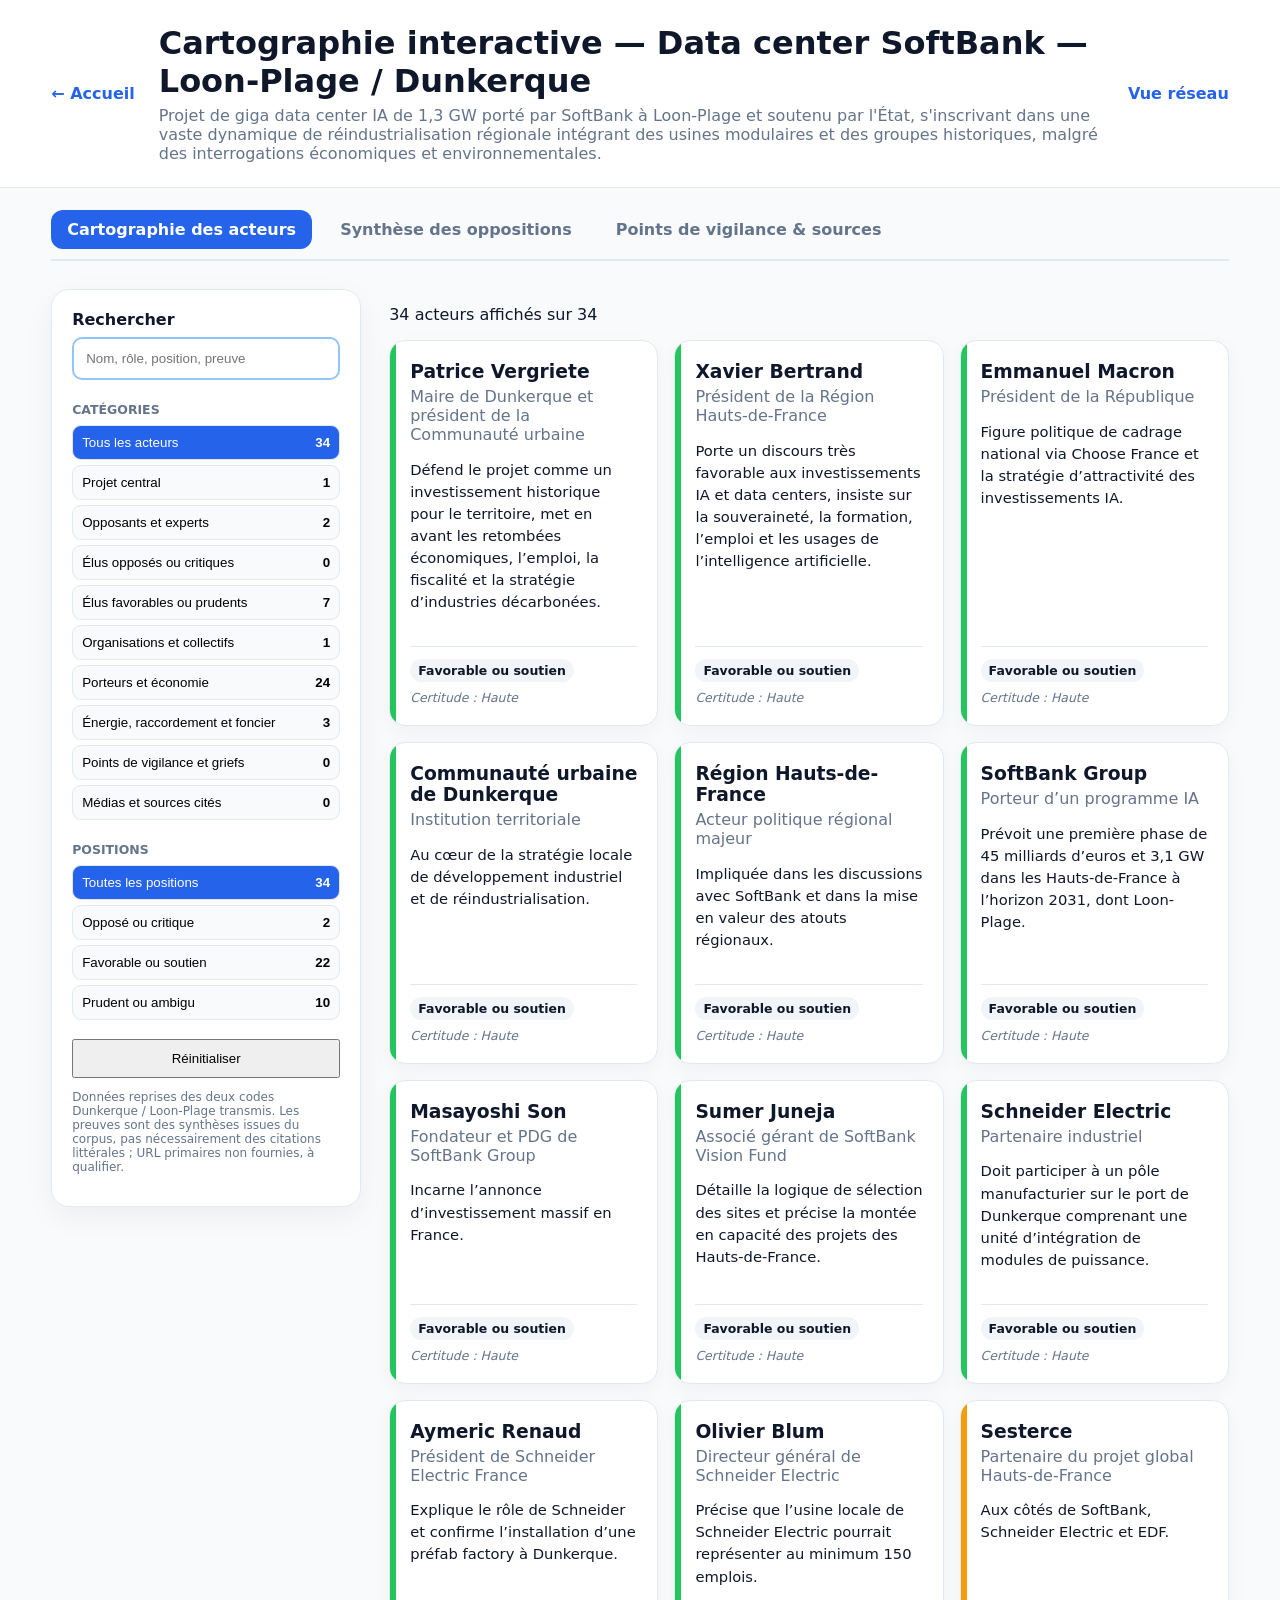
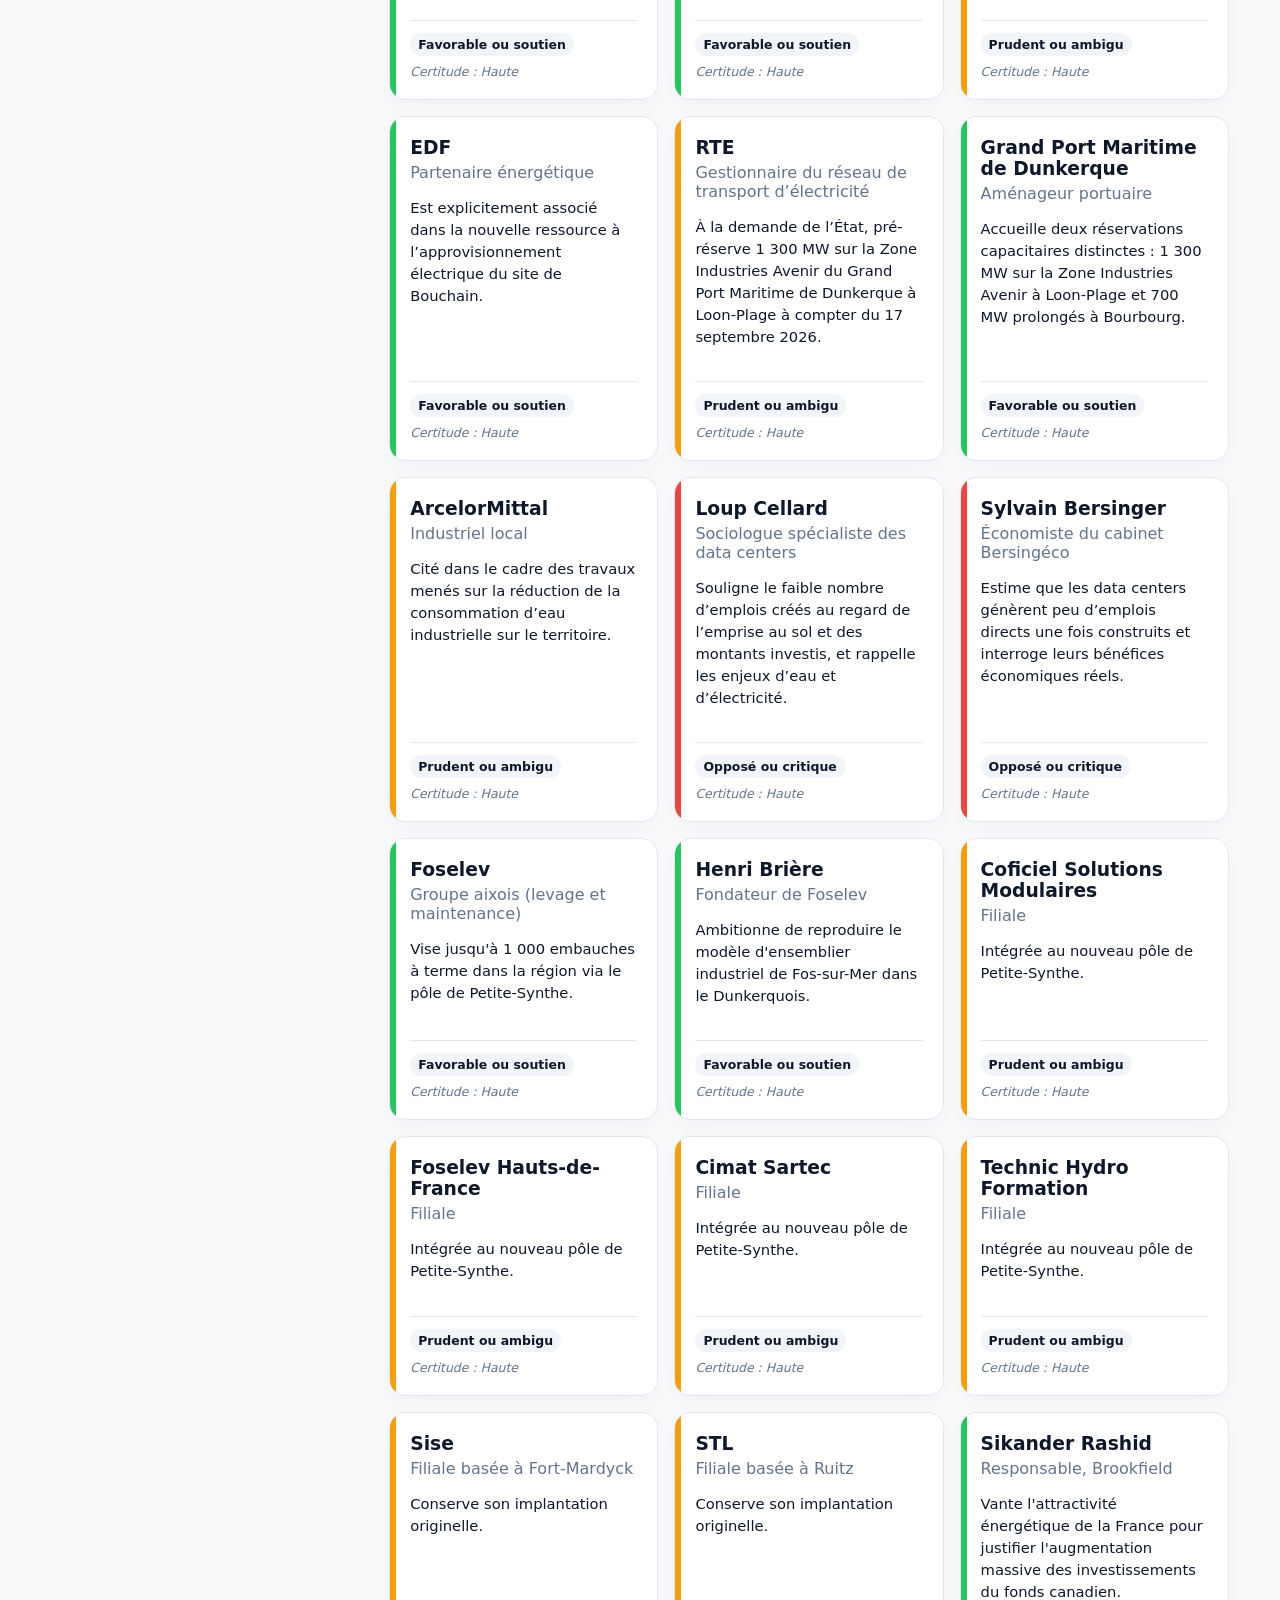
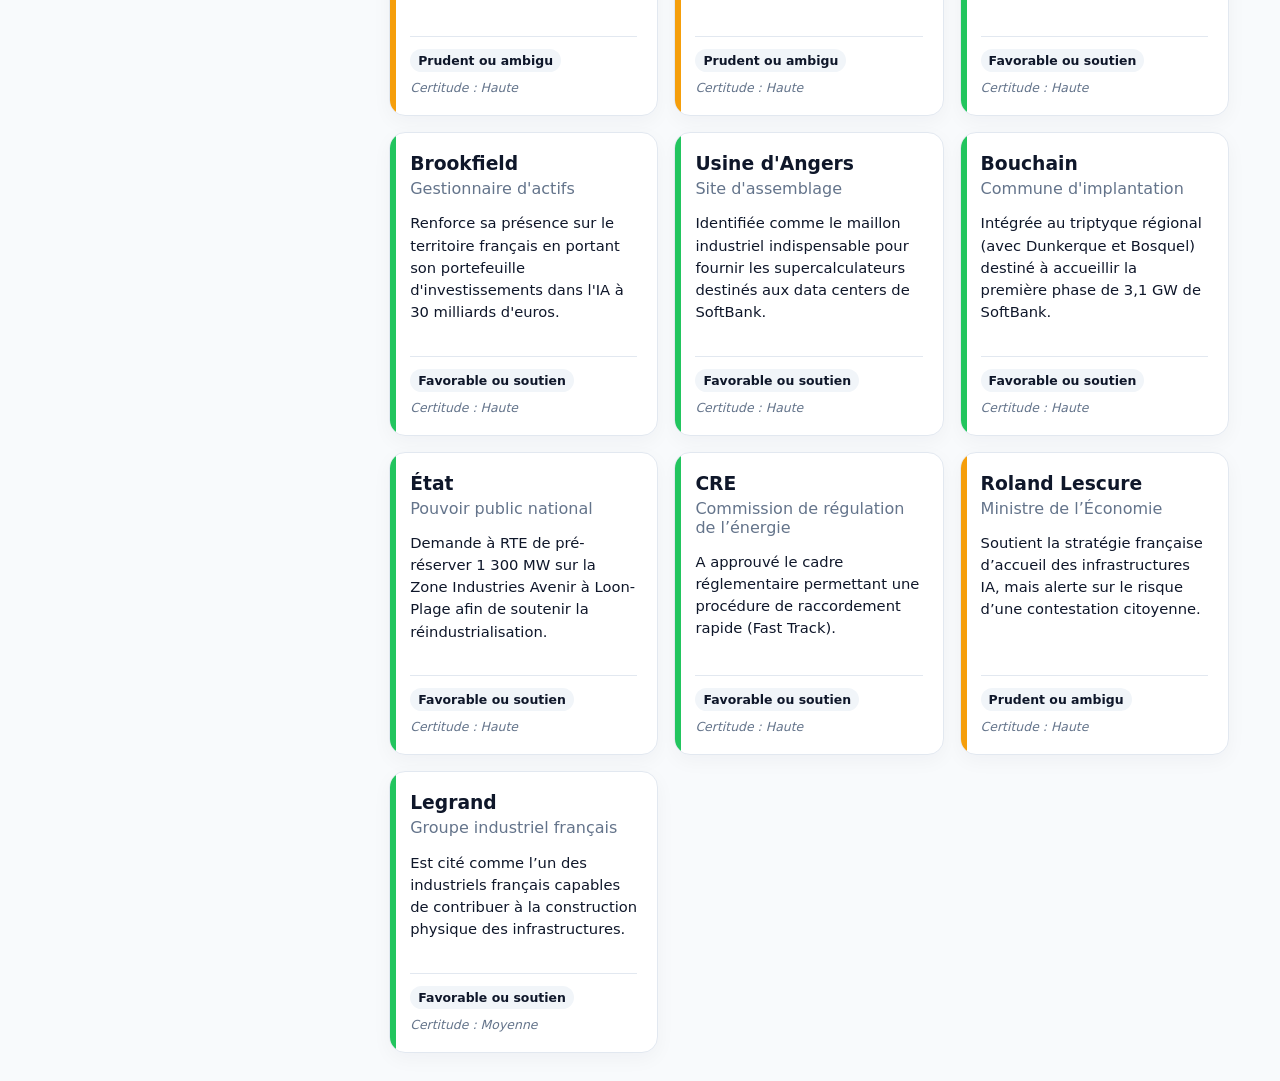
==== apps/cards/index.html @ 910a5e7f "Add files via upload" ====
<!doctype html><html lang="fr"><head><meta charset="utf-8"><meta name="viewport" content="width=device-width,initial-scale=1"><title>Vue en cartes — Dunkerque / Loon-Plage</title><link rel="stylesheet" href="../../assets/css/cards.css"></head><body><header><a href="../../">← Accueil</a><div><h1 id="title"></h1><p id="subtitle"></p></div><a class="switch" href="../network/">Vue réseau</a></header><nav class="tabs" aria-label="Navigation de la cartographie"><button class="tab active" data-tab="carto" aria-selected="true">Cartographie des acteurs</button><button class="tab" data-tab="griefs" aria-selected="false">Synthèse des oppositions</button><button class="tab" data-tab="watch" aria-selected="false">Points de vigilance &amp; sources</button></nav><section class="tab-pane active" id="tab-carto"><main class="layout"><aside><label>Rechercher<input id="search" type="search" placeholder="Nom, rôle, position, preuve"></label><section><h2>Catégories</h2><div id="categories"></div></section><section><h2>Positions</h2><div id="stances"></div></section><button id="reset">Réinitialiser</button><p class="data-notice" id="notice"></p></aside><section><p id="count"></p><div id="grid" class="grid"></div></section></main></section><section class="tab-pane" id="tab-griefs"><main class="summary-wrap"><div id="griefGrid" class="griefGrid"></div></main></section><section class="tab-pane" id="tab-watch"><main class="summary-wrap"><article class="listCard"><h2>🔍 Points de vigilance majeurs</h2><ul id="vigilance"></ul></article><article class="listCard"><h2>📰 Médias et sources répertoriés</h2><ul id="sources"></ul></article></main></section><dialog id="dialog"><button class="close" aria-label="Fermer">×</button><div id="detail"></div></dialog><script type="module" src="../../assets/js/cards.js"></script></body></html>
---- assets/css/cards.css ----
:root{--blue:#2563eb;--border:#e2e8f0}*{box-sizing:border-box}body{margin:0;font-family:Inter,system-ui,sans-serif;background:#f8fafc;color:#0f172a}header{display:flex;align-items:center;gap:24px;padding:24px 4vw;background:white;border-bottom:1px solid var(--border)}header div{flex:1}header h1{margin:0 0 6px}header p{margin:0;color:#64748b}.switch,header>a{color:var(--blue);font-weight:700;text-decoration:none}.layout{display:grid;grid-template-columns:310px 1fr;gap:28px;padding:28px 4vw}aside{position:sticky;top:18px;align-self:start;background:white;border:1px solid var(--border);border-radius:18px;padding:20px;box-shadow:0 10px 30px #0f172a0d}label{font-weight:800}input{width:100%;margin-top:8px;padding:12px;border:2px solid #93c5fd;border-radius:10px}aside h2{font-size:.78rem;text-transform:uppercase;color:#64748b;margin:22px 0 8px}.filter{width:100%;display:flex;justify-content:space-between;margin:5px 0;padding:9px;border:1px solid var(--border);background:#f8fafc;border-radius:9px;cursor:pointer}.filter.active{background:var(--blue);color:white}#reset{width:100%;padding:10px;margin-top:14px}.data-notice{font-size:.75rem;color:#64748b}.grid{display:grid;grid-template-columns:repeat(auto-fill,minmax(245px,1fr));gap:16px}.card{position:relative;display:flex;flex-direction:column;background:white;border:1px solid var(--border);border-radius:16px;padding:20px;min-height:260px;box-shadow:0 6px 20px #0f172a0a;cursor:pointer;overflow:hidden;transition:transform .2s,box-shadow .2s}.card:before{content:"";position:absolute;inset:0 auto 0 0;width:6px;background:var(--stance)}.card:hover{transform:translateY(-3px);box-shadow:0 12px 30px #0f172a14}.card h3{margin:0 0 5px}.role,.muted{color:#64748b}.position{font-size:.92rem;line-height:1.5;flex:1}.footer{display:flex;flex-direction:column;align-items:flex-start;gap:8px;margin-top:18px;padding-top:12px;border-top:1px solid var(--border);font-size:.78rem}.badge{display:inline-flex;padding:4px 8px;border-radius:999px;background:#f1f5f9;font-weight:800}.footer span:last-child{display:block;color:#64748b;font-style:italic}dialog{width:min(760px,calc(100% - 28px));border:0;border-radius:20px;padding:28px;box-shadow:0 30px 80px #0f172a55}dialog::backdrop{background:#0f172a99}.close{float:right;border:0;background:#e2e8f0;border-radius:50%;width:34px;height:34px}.proof{padding:12px;margin:10px 0;background:#f8fafc;border-left:4px solid var(--blue);border-radius:8px}.relation{padding:12px;border:1px solid var(--border);border-radius:10px;margin:8px 0}.relation button{border:0;background:none;color:var(--blue);font-weight:800;cursor:pointer}@media(max-width:850px){.layout{grid-template-columns:1fr}aside{position:static}header{align-items:flex-start;flex-wrap:wrap}}

/* Extension strictement limitée aux deux onglets de synthèse. */
.tabs{display:flex;gap:12px;flex-wrap:wrap;margin:22px 4vw 0;padding-bottom:10px;border-bottom:2px solid var(--border)}
.tab{font:inherit;font-weight:650;border:0;border-radius:12px;background:transparent;color:#64748b;padding:10px 16px;cursor:pointer}
.tab:hover{background:#e2e8f0;color:#0f172a}
.tab.active{background:#2563eb;color:white}
.tab-pane{display:none}.tab-pane.active{display:block}
.summary-wrap{padding:28px 4vw;max-width:1560px;margin:auto}
.griefGrid{display:grid;grid-template-columns:repeat(auto-fill,minmax(365px,1fr));gap:20px}
.griefCard,.listCard{border:1px solid var(--border);border-radius:16px;padding:24px;background:white;box-shadow:0 6px 20px #0f172a0a;line-height:1.55}
.griefCard h2,.listCard h2{font-size:1.15rem;margin:0 0 12px}
.griefCard p{margin:0}.listCard{margin-bottom:20px}.listCard li{margin-bottom:12px}
@media(max-width:700px){.griefGrid{grid-template-columns:1fr}.tabs{gap:6px}.tab{flex:1 1 100%;text-align:left}}
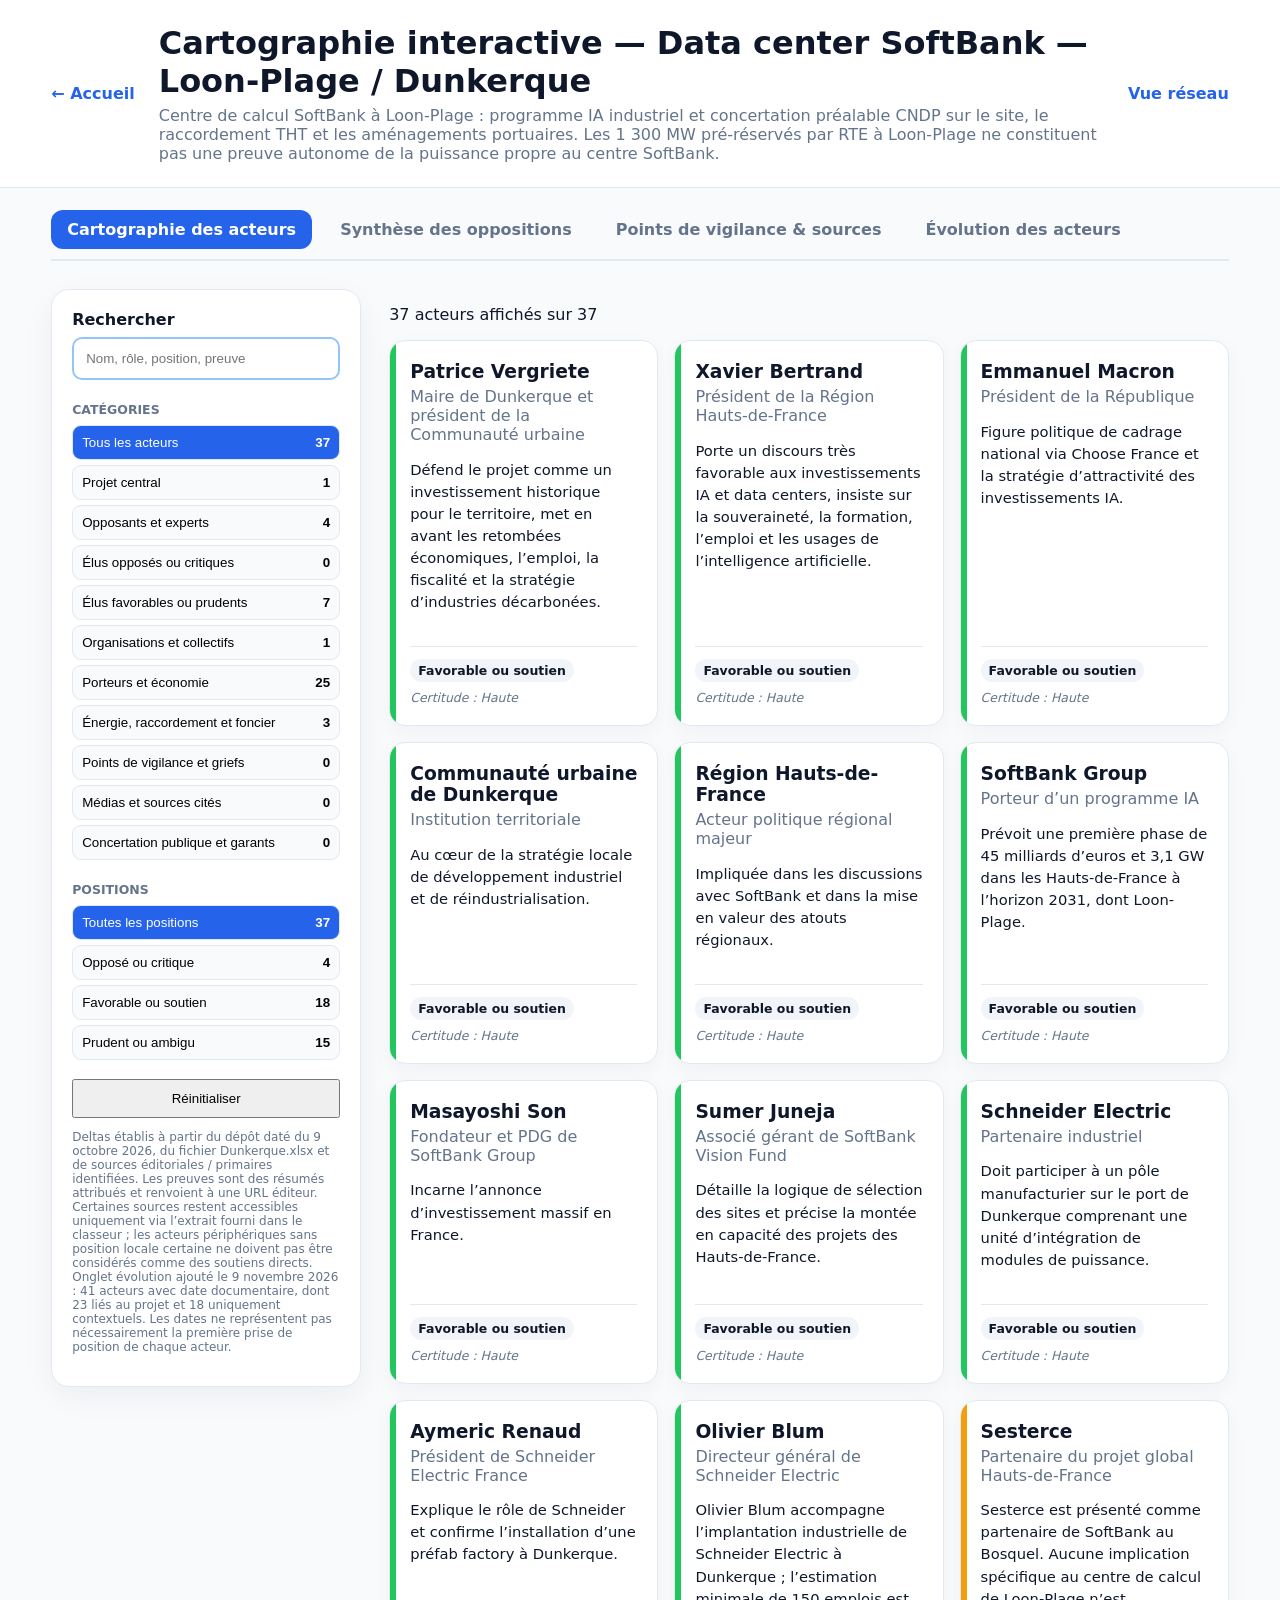
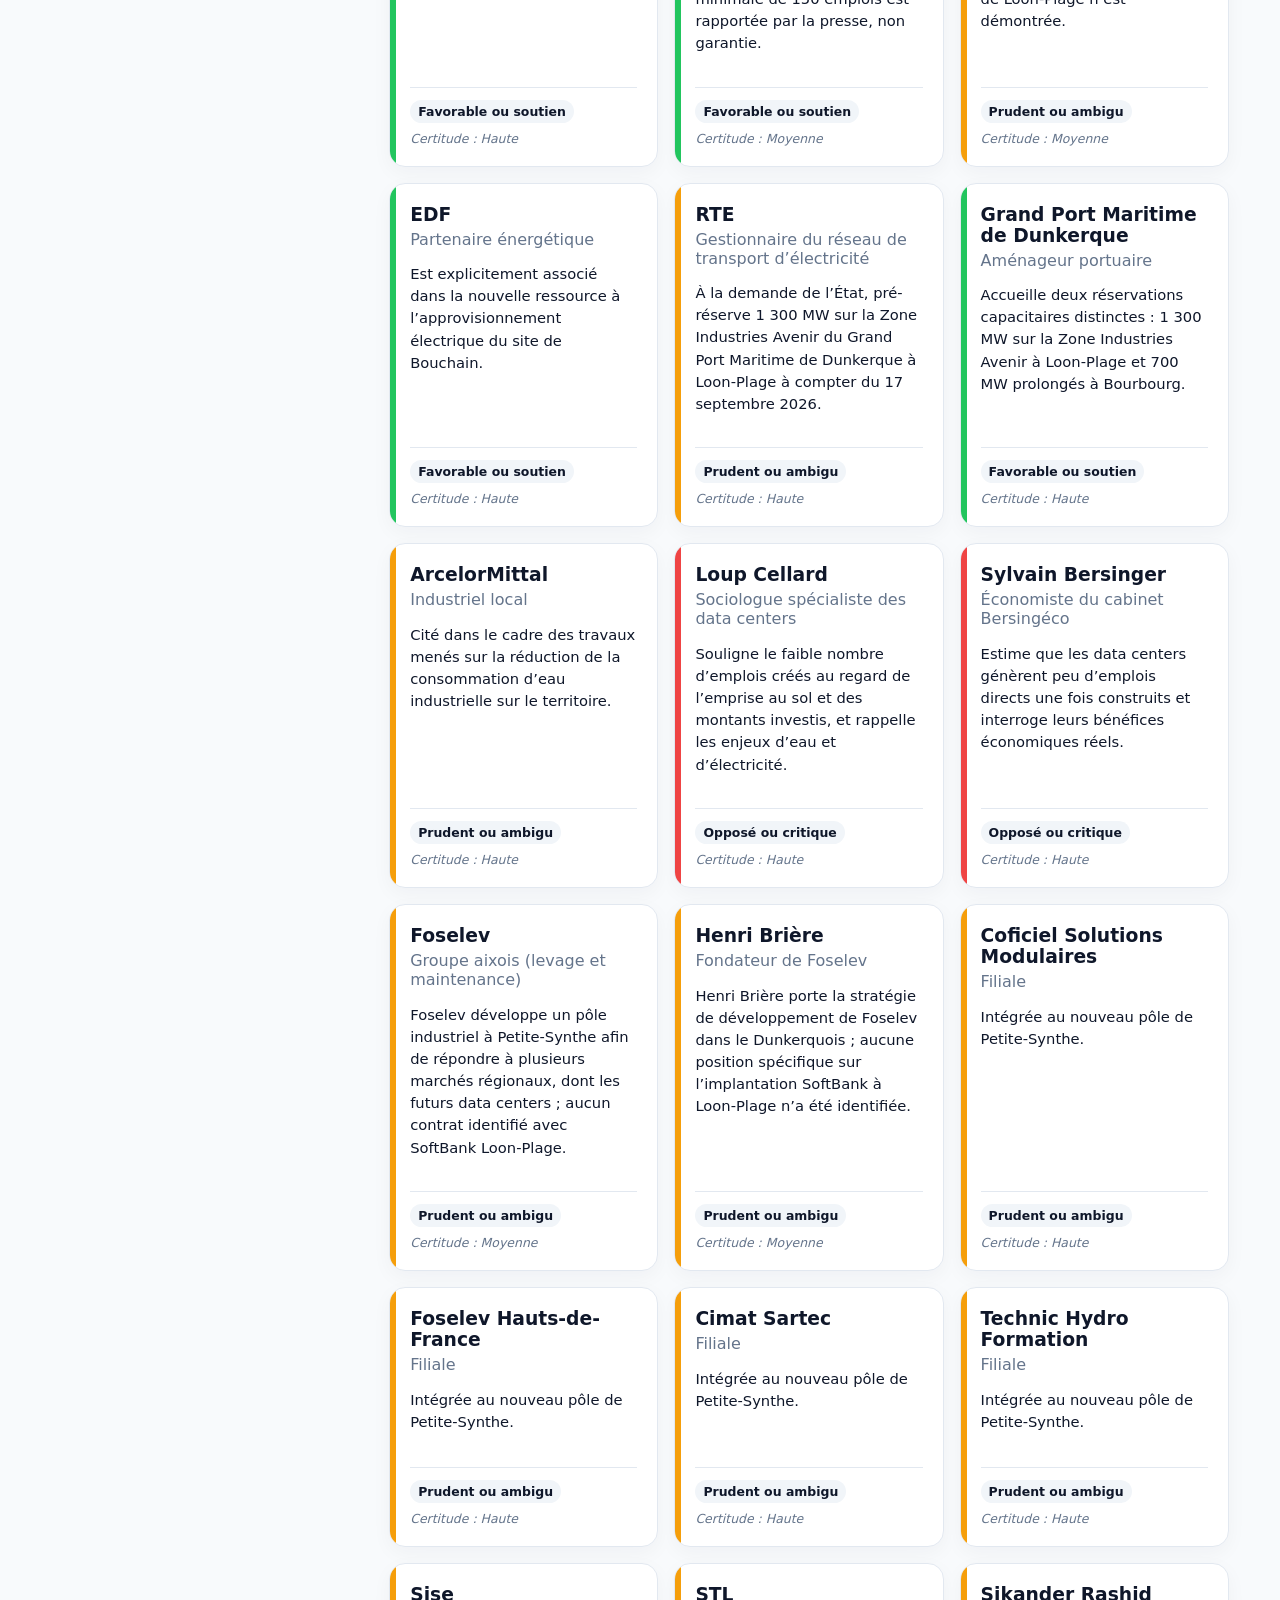
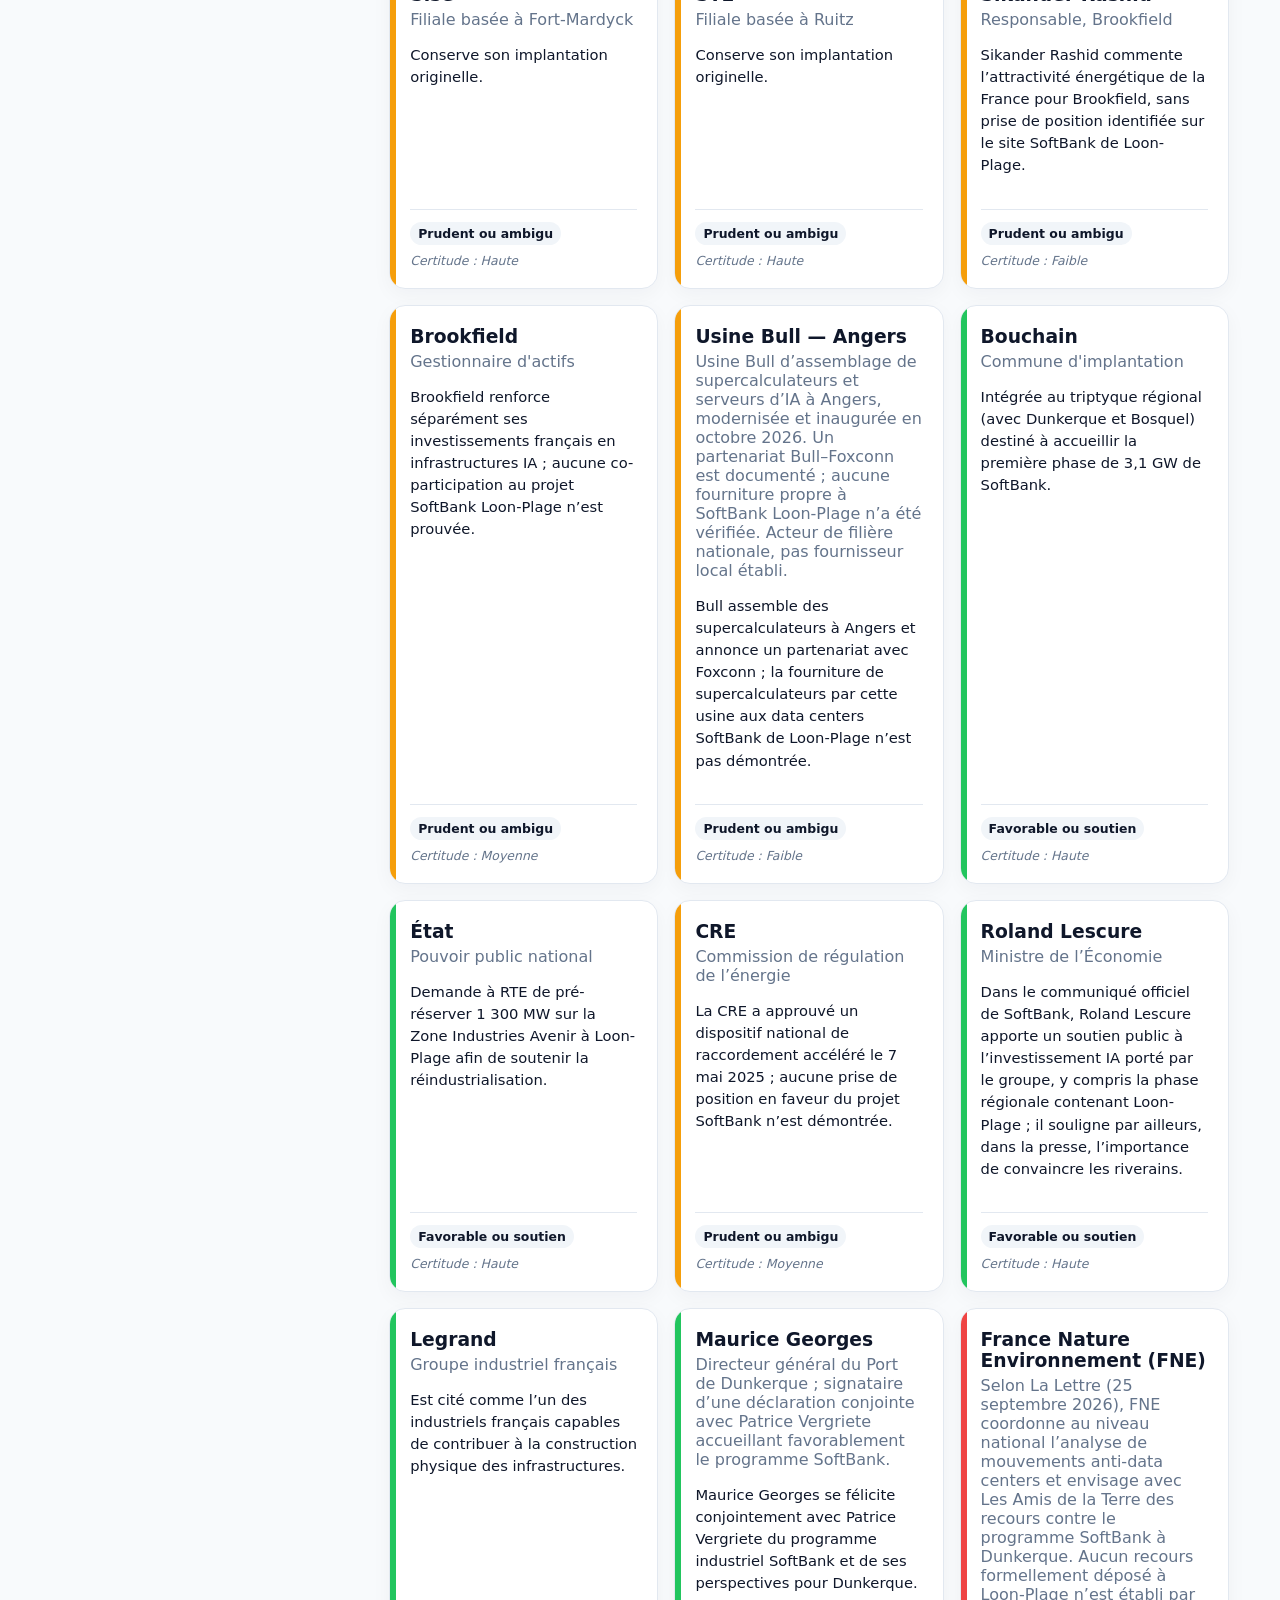
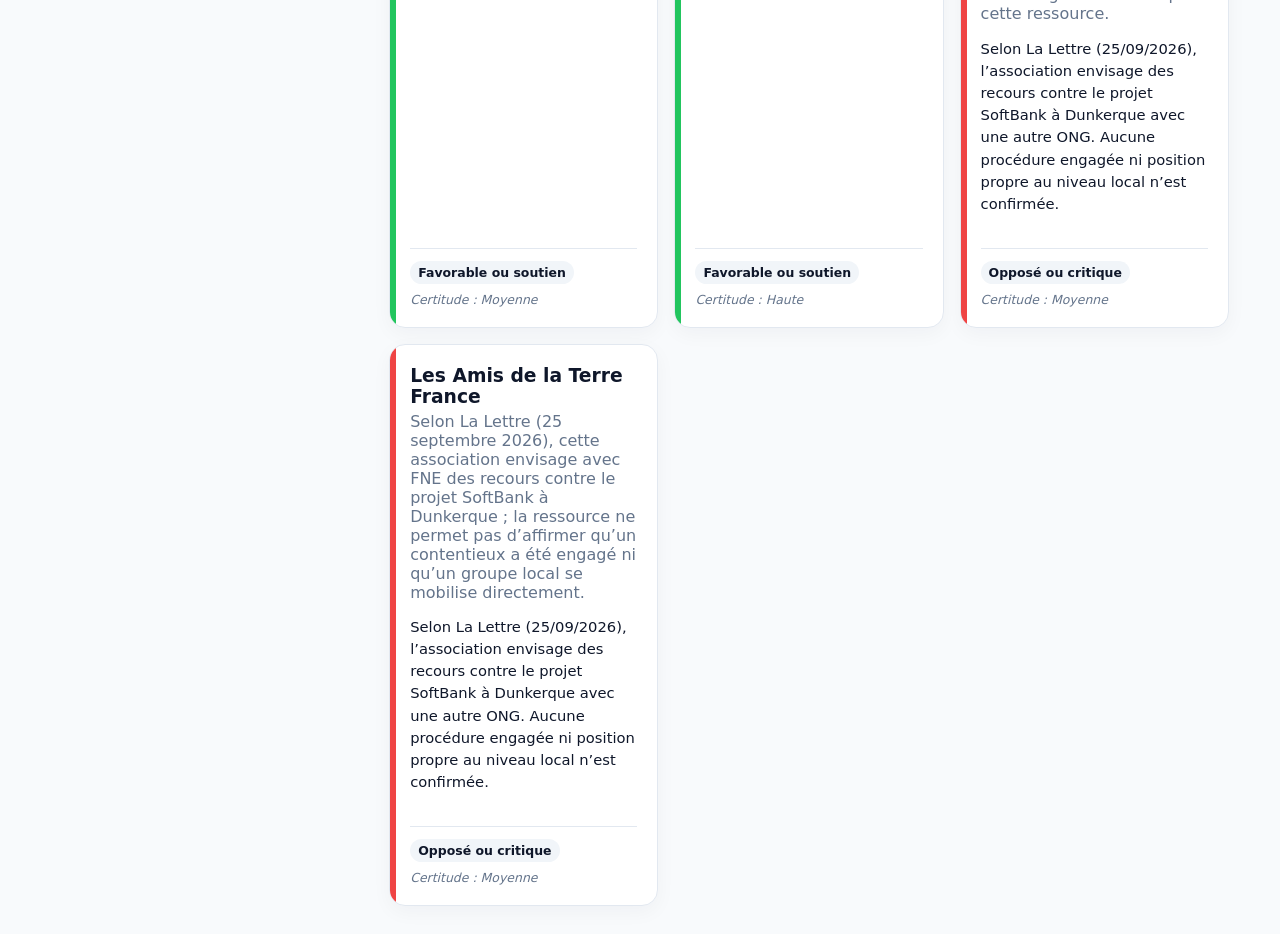
==== commit 65351b8a: "Add sourced Dunkerque actor evolution with strict project vs ecosystem scope" ====
--- a/apps/cards/index.html
+++ b/apps/cards/index.html
@@ -1 +1 @@
-<!doctype html><html lang="fr"><head><meta charset="utf-8"><meta name="viewport" content="width=device-width,initial-scale=1"><title>Vue en cartes — Dunkerque / Loon-Plage</title><link rel="stylesheet" href="../../assets/css/cards.css"></head><body><header><a href="../../">← Accueil</a><div><h1 id="title"></h1><p id="subtitle"></p></div><a class="switch" href="../network/">Vue réseau</a></header><nav class="tabs" aria-label="Navigation de la cartographie"><button class="tab active" data-tab="carto" aria-selected="true">Cartographie des acteurs</button><button class="tab" data-tab="griefs" aria-selected="false">Synthèse des oppositions</button><button class="tab" data-tab="watch" aria-selected="false">Points de vigilance &amp; sources</button></nav><section class="tab-pane active" id="tab-carto"><main class="layout"><aside><label>Rechercher<input id="search" type="search" placeholder="Nom, rôle, position, preuve"></label><section><h2>Catégories</h2><div id="categories"></div></section><section><h2>Positions</h2><div id="stances"></div></section><button id="reset">Réinitialiser</button><p class="data-notice" id="notice"></p></aside><section><p id="count"></p><div id="grid" class="grid"></div></section></main></section><section class="tab-pane" id="tab-griefs"><main class="summary-wrap"><div id="griefGrid" class="griefGrid"></div></main></section><section class="tab-pane" id="tab-watch"><main class="summary-wrap"><article class="listCard"><h2>🔍 Points de vigilance majeurs</h2><ul id="vigilance"></ul></article><article class="listCard"><h2>📰 Médias et sources répertoriés</h2><ul id="sources"></ul></article></main></section><dialog id="dialog"><button class="close" aria-label="Fermer">×</button><div id="detail"></div></dialog><script type="module" src="../../assets/js/cards.js"></script></body></html>
+<!doctype html><html lang="fr"><head><meta charset="utf-8"><meta name="viewport" content="width=device-width,initial-scale=1"><title>Vue en cartes — Dunkerque / Loon-Plage</title><link rel="stylesheet" href="../../assets/css/cards.css?v=20261109"><link rel="stylesheet" href="../../assets/css/evolution.css?v=20261109"></head><body><header><a href="../../">← Accueil</a><div><h1 id="title"></h1><p id="subtitle"></p></div><a class="switch" href="../network/">Vue réseau</a></header><nav class="tabs" aria-label="Navigation de la cartographie"><button class="tab active" data-tab="carto" aria-selected="true">Cartographie des acteurs</button><button class="tab" data-tab="griefs" aria-selected="false">Synthèse des oppositions</button><button class="tab" data-tab="watch" aria-selected="false">Points de vigilance &amp; sources</button><button class="tab" data-tab="evolution" aria-selected="false">Évolution des acteurs</button></nav><section class="tab-pane active" id="tab-carto"><main class="layout"><aside><label>Rechercher<input id="search" type="search" placeholder="Nom, rôle, position, preuve"></label><section><h2>Catégories</h2><div id="categories"></div></section><section><h2>Positions</h2><div id="stances"></div></section><button id="reset">Réinitialiser</button><p class="data-notice" id="notice"></p></aside><section><p id="count"></p><div id="grid" class="grid"></div></section></main></section><section class="tab-pane" id="tab-griefs"><main class="summary-wrap"><div id="griefGrid" class="griefGrid"></div></main></section><section class="tab-pane" id="tab-watch"><main class="summary-wrap"><article class="listCard"><h2>🔍 Points de vigilance majeurs</h2><ul id="vigilance"></ul></article><article class="listCard"><h2>📰 Médias et sources répertoriés</h2><ul id="sources"></ul></article></main></section><section class="tab-pane" id="tab-evolution"><main class="summary-wrap"><div id="evolution-root"></div></main></section><dialog id="dialog"><button class="close" aria-label="Fermer">×</button><div id="detail"></div></dialog><script type="module" src="../../assets/js/cards.js?v=20261109"></script></body></html>
--- a/assets/css/evolution.css
+++ b/assets/css/evolution.css
@@ -0,0 +1,56 @@
+/* Styles isolés de l'onglet Évolution */
+.evolution-app { display: grid; gap: 22px; }
+.evolution-top { display: flex; align-items: center; justify-content: space-between; gap: 20px; flex-wrap: wrap; }
+.evolution-top h2 { margin: 0 0 4px; font-size: 1.55rem; }
+.evolution-top p { margin: 0; color: var(--muted, #64748b); }
+.evolution-modes { display: flex; gap: 5px; padding: 5px; border-radius: 12px; background: #e2e8f0; }
+.evolution-modes button { border: 0; padding: 10px 16px; border-radius: 9px; cursor: pointer; background: transparent; color: #475569; font-weight: 700; }
+.evolution-modes button.is-active { background: #fff; color: #1d4ed8; box-shadow: 0 2px 5px #0f172a16; }
+.evolution-metrics { display: grid; grid-template-columns: repeat(3, minmax(0, 1fr)); gap: 12px; }
+.evolution-metric, .evolution-panel { background: #fff; border: 1px solid var(--border, #e2e8f0); border-radius: 12px; box-shadow: var(--shadow, 0 3px 8px #0f172a0a); }
+.evolution-metric { padding: 18px; display: grid; gap: 5px; }
+.evolution-metric span { font-size: .85rem; color: var(--muted, #64748b); }
+.evolution-metric strong { font-size: 2rem; font-variant-numeric: tabular-nums; }
+.evolution-panel { padding: 24px; min-width: 0; }
+.evolution-section-title { display: flex; justify-content: space-between; align-items: center; gap: 18px; flex-wrap: wrap; margin-bottom: 18px; }
+.evolution-section-title h3 { margin: 0; font-size: 1.1rem; }
+.evolution-section-title label { display: flex; align-items: center; gap: 8px; color: #475569; font-size: .85rem; font-weight: 600; }
+.evolution-section-title select, .evolution-section-title input { padding: 9px 12px; border: 1px solid #cbd5e1; border-radius: 9px; background: #fff; color: #0f172a; font: inherit; min-width: 160px; }
+.evolution-chart { width: 100%; overflow-x: auto; }
+.evolution-chart svg { display: block; height: auto; max-height: 400px; }
+.evolution-legend { display: flex; flex-wrap: wrap; gap: 9px; margin-top: 16px; }
+.evolution-legend-button { display: inline-flex; align-items: center; gap: 7px; border: 1px solid #cbd5e1; border-radius: 999px; padding: 6px 10px; background: #fff; color: #64748b; font-size: .82rem; cursor: pointer; opacity: .5; }
+.evolution-legend-button.is-on { opacity: 1; color: #0f172a; }
+.evolution-swatch { display: inline-block; flex-shrink: 0; width: 12px; height: 12px; border-radius: 3px; }
+.evolution-hint { font-size: .83rem; color: var(--muted, #64748b); }
+.evolution-roster { display: grid; gap: 9px; }
+.evolution-person { display: flex; align-items: flex-start; gap: 12px; padding: 12px; border-radius: 9px; border: 1px solid #e2e8f0; }
+.evolution-person .evolution-swatch { margin-top: 5px; }
+.evolution-person strong { display: block; font-size: .92rem; }
+.evolution-person small { display: block; color: #64748b; margin-top: 3px; line-height: 1.45; }
+.evolution-warning { color: #92400e; font-size: .85rem; }
+.evolution-empty h2 { margin-top: 0; }
+@media (max-width: 650px) {
+  .evolution-metrics { grid-template-columns: 1fr; }
+  .evolution-panel { padding: 15px; } 
+  .evolution-section-title { align-items: stretch; flex-direction: column; }
+  .evolution-section-title input { width: 100%; }
+}
+
+/* Ajustements Bosquel : isolation des contrôles du graphique et traçabilité. */
+#tab-evolution .evolution-wrap{max-width:1400px}
+#tab-evolution .evolution-method{font-size:.82rem;line-height:1.45;margin-top:8px;max-width:880px;color:#64748b}
+#tab-evolution .evolution-sources a{color:#1d4ed8;text-decoration:underline;text-underline-offset:2px}
+#tab-evolution .evolution-person>div{min-width:0}
+#tab-evolution .evolution-section-title input{width:auto;margin-top:0;border:1px solid #cbd5e1}
+#tab-evolution .evolution-section-title select{margin-top:0;width:auto}
+#tab-evolution .evolution-person small{overflow-wrap:anywhere}
+
+#tab-evolution .evolution-scope{display:flex;flex-wrap:wrap;gap:5px;background:#e2e8f0;padding:5px;border-radius:12px}
+#tab-evolution .evolution-scope button{background:transparent;color:#475569;border:0;cursor:pointer;border-radius:9px;padding:10px 12px;font-weight:700}
+#tab-evolution .evolution-scope button.is-active{background:#fff;color:#1d4ed8;box-shadow:0 2px 5px #0f172a16}
+#tab-evolution .evolution-method{font-size:.83rem;line-height:1.5;margin-top:10px;max-width:980px}
+#tab-evolution .evolution-sources a{color:#2563eb;text-decoration:underline;text-underline-offset:2px}
+#tab-evolution .evolution-section-title input{width:auto;margin-top:0;border:1px solid #cbd5e1}
+#tab-evolution .evolution-section-title select{width:auto;margin-top:0}
+#tab-evolution .evolution-person small{overflow-wrap:anywhere}
